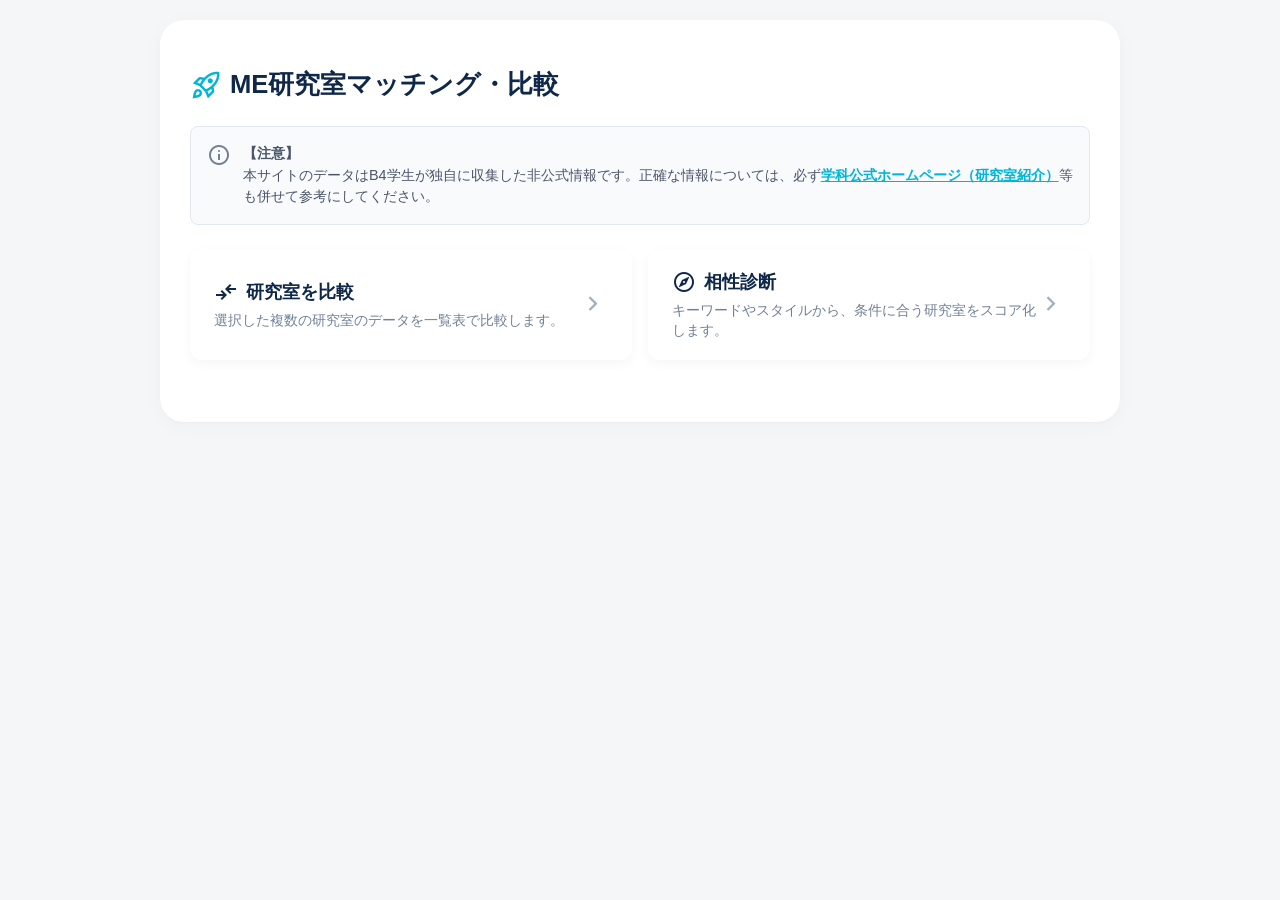
==== index.html @ e569dd51 "Add files via upload" ====
<!DOCTYPE html>
<html lang="ja">
<head>
    <meta charset="UTF-8">
    <meta name="viewport" content="width=device-width, initial-scale=1.0">
    <title>ME研究室マッチング</title>
    <link rel="stylesheet" href="style.css">
    <link rel="stylesheet" href="https://fonts.googleapis.com/css2?family=Material+Symbols+Outlined:opsz,wght,FILL,GRAD@24,300,0,0" />
    <style>
        h1 { display: flex; align-items: center; gap: 8px; font-size: 1.6rem; margin-bottom: 24px; color: #0f284a; }
        .main-menu { display: flex; flex-direction: column; gap: 16px; margin: 0 0 32px 0; }
        
        a.menu-button, a.menu-button:hover, a.menu-button:active, a.menu-button:visited { text-decoration: none !important; }

        .menu-button {
            display: flex; align-items: center; justify-content: space-between;
            background: #ffffff; border: none; border-radius: 12px; padding: 20px 24px;
            color: #4a5568; box-shadow: 0 4px 12px rgba(0,0,0,0.04);
            position: relative; overflow: hidden; text-align: left; width: 100%; box-sizing: border-box;
            transition: transform 0.2s cubic-bezier(0.4, 0, 0.2, 1), box-shadow 0.2s ease;
        }
        .menu-button:hover { transform: translateY(-2px); box-shadow: 0 6px 16px rgba(0,0,0,0.06); }
        .menu-button:active { transform: scale(0.98); box-shadow: 0 2px 8px rgba(0,0,0,0.04); }
        .menu-text h2 { color: #0f284a; margin: 0 0 6px 0; font-size: 1.15rem; display: flex; align-items: center; gap: 8px; text-decoration: none !important; }
        .menu-text p { margin: 0; font-size: 0.9rem; color: #718096; line-height: 1.4; text-decoration: none !important; }
        .menu-button .arrow { color: #a0aec0; font-size: 1.8rem; text-decoration: none !important; }

        @media (min-width: 600px) { .main-menu { flex-direction: row; } .menu-button { flex: 1; } }

        .info-box {
            background-color: #f8fafc; border: 1px solid #e2e8f0;
            padding: 16px; border-radius: 8px; color: #4a5568; font-size: 0.9rem;
            display: flex; gap: 12px; margin-bottom: 24px; line-height: 1.5;
        }
        .info-box .material-symbols-outlined { color: #718096; }

        .selection-box { background-color: #f4f6f8; padding: 20px; border-radius: 12px; margin-bottom: 24px; }
        .box-title { margin-top: 0; font-weight: bold; color: #0f284a; display: flex; align-items: center; gap: 8px; margin-bottom: 16px; }
        .box-title .material-symbols-outlined { color: #00b5d8; }

        .custom-radio {
            cursor: pointer; display: block; background: #ffffff; padding: 16px; border-radius: 10px;
            box-shadow: 0 2px 6px rgba(0,0,0,0.02); transition: transform 0.2s cubic-bezier(0.4, 0, 0.2, 1), box-shadow 0.2s ease, background-color 0.2s ease;
            position: relative; overflow: hidden;
        }
        .custom-radio:hover { transform: translateY(-2px); box-shadow: 0 4px 10px rgba(0,0,0,0.04); }
        .custom-radio:active { transform: scale(0.98); }
        .custom-radio input[type="radio"] { display: none; }
        .radio-content { display: flex; align-items: flex-start; gap: 12px; color: #4a5568; }
        .radio-content .icon { color: #a0aec0; transition: color 0.2s ease; }
        
        .custom-radio:has(input:checked) { background-color: #e0f7fa; box-shadow: 0 4px 10px rgba(0, 181, 216, 0.15); }
        .custom-radio:has(input:checked) .icon { color: #00b5d8; }
        .custom-radio strong { color: #0f284a; font-size: 1.05rem; display: block; margin-bottom: 2px; }
        .custom-radio span.desc { font-size: 0.85rem; color: #718096; }

        .tips-box { background-color: #f4f6f8; padding: 16px; border-radius: 8px; font-size: 0.9rem; margin-bottom: 20px; display: flex; gap: 12px; align-items: center; color: #4a5568;}
        .tips-box .material-symbols-outlined { color: #00b5d8; }
    </style>
</head>
<body>
    <div class="container">
        <h1>
            <span class="material-symbols-outlined" style="font-size: 2rem; color: #00b5d8;">rocket_launch</span>
            <span>ME研究室マッチング・比較</span>
        </h1>
        
        <div class="info-box">
            <span class="material-symbols-outlined">info</span>
            <div>
                <strong>【注意】</strong><br>
                本サイトのデータはB4学生が独自に収集した非公式情報です。正確な情報については、必ず<a href="https://www.rs.tus.ac.jp/me/laboratory.html" target="_blank" style="color: #00b5d8; text-decoration: underline; font-weight: bold;">学科公式ホームページ（研究室紹介）</a>等も併せて参考にしてください。
            </div>
        </div>

        <div class="main-menu" id="main-menu">
            <a href="compare.html" class="menu-button">
                <div class="menu-text">
                    <h2><span class="material-symbols-outlined">compare_arrows</span> 研究室を比較</h2>
                    <p>選択した複数の研究室のデータを一覧表で比較します。</p>
                </div>
                <span class="material-symbols-outlined arrow">chevron_right</span>
            </a>
            
            <button class="menu-button" id="btn-diagnose">
                <div class="menu-text">
                    <h2><span class="material-symbols-outlined">explore</span> 相性診断</h2>
                    <p>キーワードやスタイルから、条件に合う研究室をスコア化します。</p>
                </div>
                <span class="material-symbols-outlined arrow">chevron_right</span>
            </button>
        </div>

        <div id="diag-selection-area" style="display: none;">
            <div class="selection-box">
                <p class="box-title"><span class="material-symbols-outlined">tune</span> 診断方法</p>
                <div style="display: flex; flex-direction: column; gap: 12px;">
                    <label class="custom-radio">
                        <input type="radio" name="diag-mode" value="keyword">
                        <div class="radio-content">
                            <span class="material-symbols-outlined icon">search</span>
                            <div>
                                <strong>キーワードで診断</strong>
                                <span class="desc">具体的な研究テーマや使用ツールから探す</span>
                            </div>
                        </div>
                    </label>
                    <label class="custom-radio">
                        <input type="radio" name="diag-mode" value="style">
                        <div class="radio-content">
                            <span class="material-symbols-outlined icon">psychology</span>
                            <div>
                                <strong>スタイルで診断</strong>
                                <span class="desc">研究室の環境や指導方針から探す</span>
                            </div>
                        </div>
                    </label>
                </div>
            </div>
        </div>
        
        <div id="form-area" style="display: none;">
            <div id="keywords-container" style="display: none;">
                <div class="tips-box">
                    <span class="material-symbols-outlined">check_box</span>
                    <div>関心のあるキーワードをすべて選択してください。</div>
                </div>
            </div>

            <div id="styles-container" style="display: none;">
                <div class="tips-box">
                    <span class="material-symbols-outlined">check_box</span>
                    <div>希望する環境を選択してください。こだわりのない項目は「指定しない」で構いません。</div>
                </div>
            </div>

            <button id="diagnose-btn" style="margin-top: 20px; display: inline-flex; align-items: center; justify-content: center; gap: 8px; width: 100%; padding: 16px; background-color: #dd6b20; color: #ffffff; border: none; border-radius: 12px; font-size: 1.15rem; font-weight: bold; cursor: pointer; box-shadow: 0 4px 12px rgba(221, 107, 32, 0.2);">
                <span class="material-symbols-outlined">check_circle</span> 診断を実行
            </button>
        </div>
        
        <div id="results-container"></div>
    </div>
    
    <script src="script.js"></script>
</body>
</html>
---- style.css ----
/* =========================================
   ベース設定（バウンス排除とネイティブ感）
   ========================================= */
body {
    font-family: 'Helvetica Neue', Arial, sans-serif;
    background-color: #f4f6f8; /* クールグレー */
    color: #4a5568; /* チタン・グレー */
    padding: 20px;
    margin: 0;
    overscroll-behavior-y: none; /* スクロール端のバウンスを排除 */
    -webkit-font-smoothing: antialiased; /* フォントを滑らかに */
    -webkit-tap-highlight-color: transparent; /* タップ時の青いハイライトを消去 */
}

/* =========================================
   コンテナとレイアウト
   ========================================= */
.container, .compare-container {
    max-width: 900px;
    margin: 0 auto;
    background: #ffffff; /* 純白 */
    padding: 30px;
    border-radius: 24px; /* ネイティブアプリらしい丸み */
    box-shadow: 0 4px 20px rgba(0, 0, 0, 0.03), 0 1px 3px rgba(0, 0, 0, 0.02); /* 極薄のシャドウで浮遊感 */
    border: none;
}

h1, h2, h3 {
    color: #0f284a; /* ディープ・ネイビーブルー */
    font-weight: 700;
}

/* スクロール領域の滑らかさ設定 */
.table-wrapper, .scroll-area {
    -webkit-overflow-scrolling: touch; /* 慣性スクロール */
    overflow-y: auto;
}

/* =========================================
   インタラクション要素（ボタン・ラベル）
   ========================================= */
button, .menu-button, .kw-label, .add-btn, .remove-btn {
    position: relative;
    overflow: hidden; /* リップルエフェクト用 */
    transition: transform 0.15s cubic-bezier(0.4, 0, 0.2, 1), box-shadow 0.15s ease;
    will-change: transform; /* GPU最適化 */
}

/* マイクロインタラクション：沈み込み */
button:active, .menu-button:active, .kw-label:active, .add-btn:active {
    transform: scale(0.96);
}

/* メインボタン（クリア・オレンジ） */
#diagnose-btn, button[type="submit"] {
    display: block;
    width: 100%;
    padding: 16px;
    background-color: #dd6b20; /* クリア・オレンジ */
    color: #ffffff;
    border: none;
    border-radius: 12px;
    font-size: 1.15rem;
    font-weight: bold;
    cursor: pointer;
    box-shadow: 0 4px 12px rgba(221, 107, 32, 0.2);
}

#diagnose-btn:hover, button[type="submit"]:hover {
    background-color: #c05616;
    box-shadow: 0 6px 16px rgba(221, 107, 32, 0.3);
}

/* キーワードラベル（チタン・グレー＆シアン） */
.kw-label {
    background: #f4f6f8;
    border: 1px solid transparent; /* 枠線排除 */
    padding: 10px 18px;
    border-radius: 30px;
    cursor: pointer;
    font-size: 0.9rem;
    color: #4a5568;
    display: inline-flex;
    align-items: center;
    box-shadow: 0 2px 6px rgba(0,0,0,0.03);
}

/* チェック時の楽観的UIフィードバック */
.kw-label:has(input:checked) {
    background-color: #e0f7fa; /* 極薄いシアン */
    color: #00838f;
    box-shadow: 0 2px 8px rgba(0, 181, 216, 0.15);
}

.kw-label input {
    display: none; /* ネイティブアプリ感を出すためデフォルトのチェックボックスを隠す */
}

/* =========================================
   カードUI（結果表示）
   ========================================= */
.result-card, details {
    background: #ffffff;
    border: none !important; /* 既存の直書きボーダーを強制排除 */
    border-radius: 16px !important;
    padding: 20px;
    margin-top: 20px;
    box-shadow: 0 4px 16px rgba(0,0,0,0.04) !important;
    transition: transform 0.3s ease, opacity 0.3s ease;
}

/* 展開時のアニメーション最適化 */
details[open] summary ~ * {
    animation: fade-in-down 0.3s cubic-bezier(0.4, 0, 0.2, 1) forwards;
}

@keyframes fade-in-down {
    0% { opacity: 0; transform: translateY(-10px); }
    100% { opacity: 1; transform: translateY(0); }
}

/* =========================================
   リップルエフェクト（波紋アニメーション）
   ========================================= */
.ripple {
    position: absolute;
    border-radius: 50%;
    transform: scale(0);
    animation: ripple-animation 0.5s linear;
    background-color: rgba(255, 255, 255, 0.4);
    pointer-events: none; /* クリックを阻害しない */
}

/* 暗い背景やグレーのボタン用 */
.kw-label .ripple { background-color: rgba(0, 0, 0, 0.05); }

@keyframes ripple-animation {
    to { transform: scale(4); opacity: 0; }
}
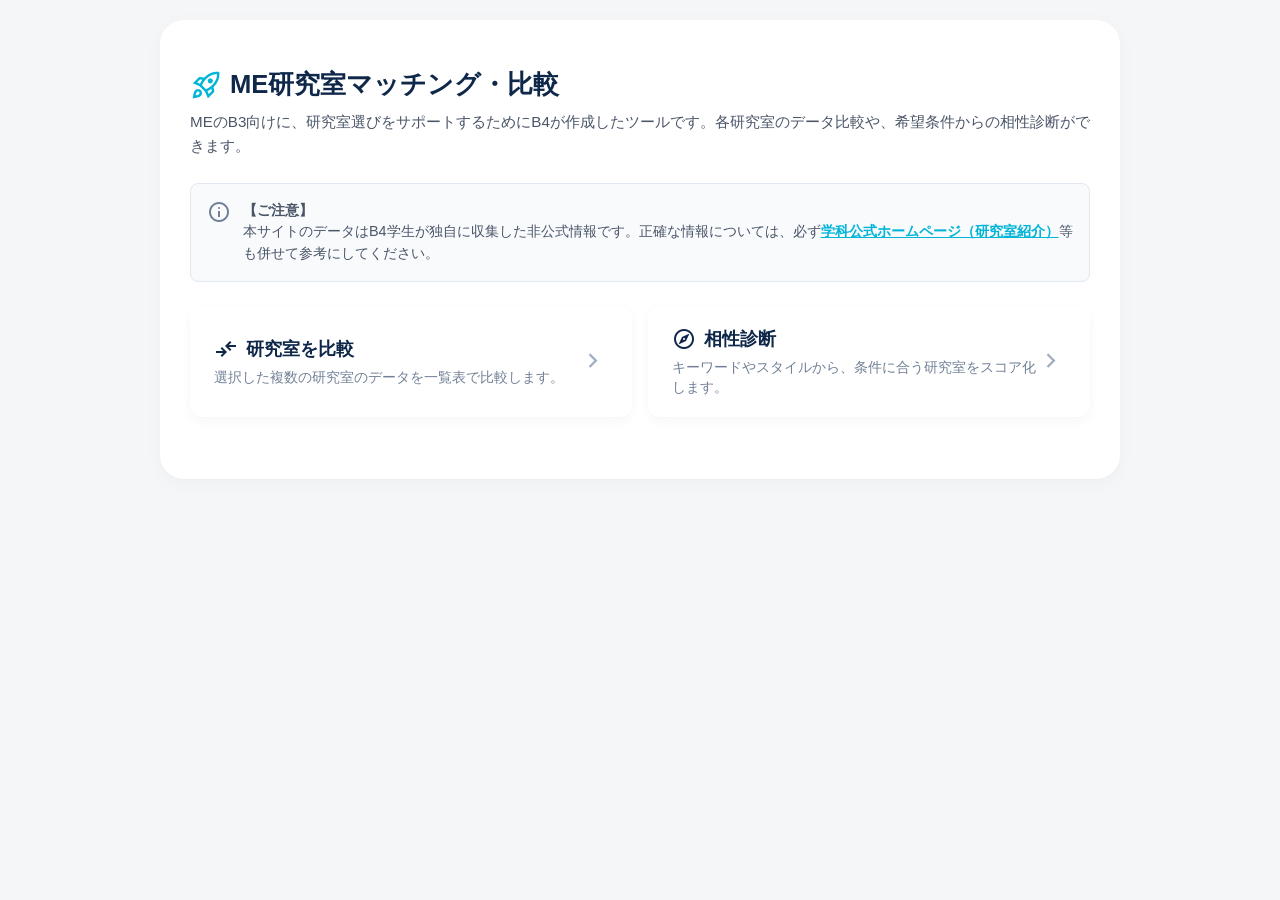
==== commit 2c88c3d1: "Add files via upload" ====
--- a/index.html
+++ b/index.html
@@ -7,7 +7,7 @@
     <link rel="stylesheet" href="style.css">
     <link rel="stylesheet" href="https://fonts.googleapis.com/css2?family=Material+Symbols+Outlined:opsz,wght,FILL,GRAD@24,300,0,0" />
     <style>
-        h1 { display: flex; align-items: center; gap: 8px; font-size: 1.6rem; margin-bottom: 24px; color: #0f284a; }
+        h1 { display: flex; align-items: center; gap: 8px; font-size: 1.6rem; margin-bottom: 8px; color: #0f284a; }
         .main-menu { display: flex; flex-direction: column; gap: 16px; margin: 0 0 32px 0; }
         
         a.menu-button, a.menu-button:hover, a.menu-button:active, a.menu-button:visited { text-decoration: none !important; }
@@ -65,10 +65,15 @@
             <span>ME研究室マッチング・比較</span>
         </h1>
         
+        <!-- 追加したサイトの説明文 -->
+        <p style="color: #4a5568; font-size: 0.95rem; line-height: 1.6; margin-top: 0; margin-bottom: 24px;">
+            MEのB3向けに、研究室選びをサポートするためにB4が作成したツールです。各研究室のデータ比較や、希望条件からの相性診断ができます。
+        </p>
+
         <div class="info-box">
             <span class="material-symbols-outlined">info</span>
             <div>
-                <strong>【注意】</strong><br>
+                <strong>【ご注意】</strong><br>
                 本サイトのデータはB4学生が独自に収集した非公式情報です。正確な情報については、必ず<a href="https://www.rs.tus.ac.jp/me/laboratory.html" target="_blank" style="color: #00b5d8; text-decoration: underline; font-weight: bold;">学科公式ホームページ（研究室紹介）</a>等も併せて参考にしてください。
             </div>
         </div>
@@ -123,7 +128,7 @@
             <div id="keywords-container" style="display: none;">
                 <div class="tips-box">
                     <span class="material-symbols-outlined">check_box</span>
-                    <div>関心のあるキーワードをすべて選択してください。</div>
+                    <div>関心のあるキーワードをすべて選択してください。難しい単語も多く含まれますが，まずは直感的に気になったものや、知っている単語をチェックしてみてください。</div>
                 </div>
             </div>
 
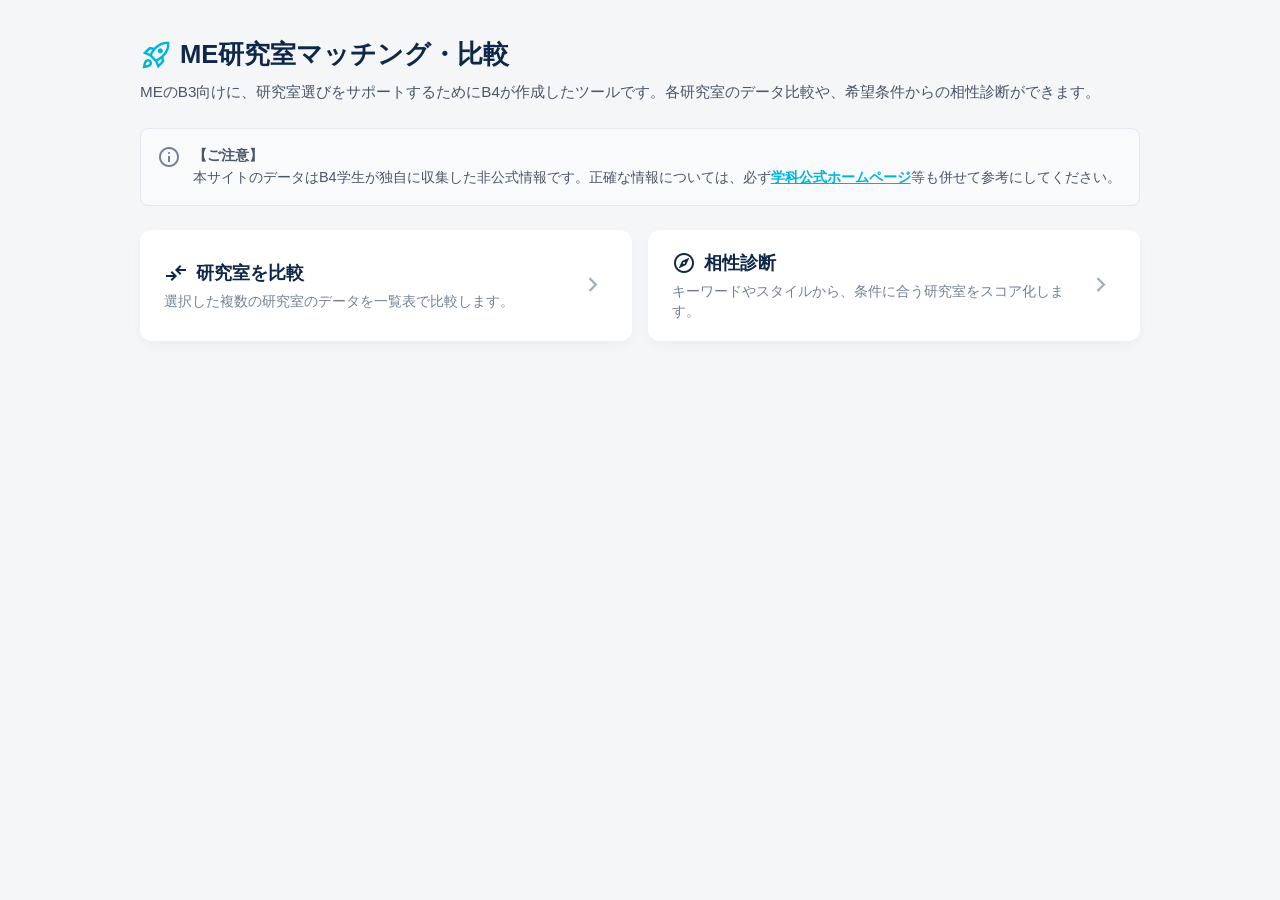
==== commit 4be1c1d5: "Add files via upload" ====
--- a/index.html
+++ b/index.html
@@ -74,7 +74,7 @@
             <span class="material-symbols-outlined">info</span>
             <div>
                 <strong>【ご注意】</strong><br>
-                本サイトのデータはB4学生が独自に収集した非公式情報です。正確な情報については、必ず<a href="https://www.rs.tus.ac.jp/me/laboratory.html" target="_blank" style="color: #00b5d8; text-decoration: underline; font-weight: bold;">学科公式ホームページ（研究室紹介）</a>等も併せて参考にしてください。
+                本サイトのデータはB4学生が独自に収集した非公式情報です。正確な情報については、必ず<a href="https://www.rs.tus.ac.jp/me/laboratory.html" target="_blank" style="color: #00b5d8; text-decoration: underline; font-weight: bold;">学科公式ホームページ</a>等も併せて参考にしてください。
             </div>
         </div>
 
--- a/style.css
+++ b/style.css
@@ -5,34 +5,29 @@
     font-family: 'Helvetica Neue', Arial, sans-serif;
     background-color: #f4f6f8; /* クールグレー */
     color: #4a5568; /* チタン・グレー */
-    padding: 20px;
+    padding: 10px; /* ★スマホでも画面幅をフル活用できるように余白を削減 */
     margin: 0;
     overscroll-behavior-y: none; /* スクロール端のバウンスを排除 */
-    -webkit-font-smoothing: antialiased; /* フォントを滑らかに */
-    -webkit-tap-highlight-color: transparent; /* タップ時の青いハイライトを消去 */
+    -webkit-font-smoothing: antialiased;
+    -webkit-tap-highlight-color: transparent;
 }
 
 /* =========================================
    コンテナとレイアウト
    ========================================= */
 .container, .compare-container {
-    max-width: 900px;
+    max-width: 1000px; /* ★幅を広く（旧900px） */
     margin: 0 auto;
-    background: #ffffff; /* 純白 */
-    padding: 30px;
-    border-radius: 24px; /* ネイティブアプリらしい丸み */
-    box-shadow: 0 4px 20px rgba(0, 0, 0, 0.03), 0 1px 3px rgba(0, 0, 0, 0.02); /* 極薄のシャドウで浮遊感 */
+    background: transparent; /* ★一番外側の白枠を完全に撤廃 */
+    padding: 10px 0 40px 0; /* ★内側の余白を消して画面幅を広く使う */
+    border-radius: 0; 
+    box-shadow: none; 
     border: none;
-}
-
-h1, h2, h3 {
-    color: #0f284a; /* ディープ・ネイビーブルー */
-    font-weight: 700;
 }
 
 /* スクロール領域の滑らかさ設定 */
 .table-wrapper, .scroll-area {
-    -webkit-overflow-scrolling: touch; /* 慣性スクロール */
+    -webkit-overflow-scrolling: touch;
     overflow-y: auto;
 }
 
@@ -41,9 +36,9 @@
    ========================================= */
 button, .menu-button, .kw-label, .add-btn, .remove-btn {
     position: relative;
-    overflow: hidden; /* リップルエフェクト用 */
+    overflow: hidden;
     transition: transform 0.15s cubic-bezier(0.4, 0, 0.2, 1), box-shadow 0.15s ease;
-    will-change: transform; /* GPU最適化 */
+    will-change: transform;
 }
 
 /* マイクロインタラクション：沈み込み */
@@ -56,7 +51,7 @@
     display: block;
     width: 100%;
     padding: 16px;
-    background-color: #dd6b20; /* クリア・オレンジ */
+    background-color: #dd6b20;
     color: #ffffff;
     border: none;
     border-radius: 12px;
@@ -74,7 +69,7 @@
 /* キーワードラベル（チタン・グレー＆シアン） */
 .kw-label {
     background: #f4f6f8;
-    border: 1px solid transparent; /* 枠線排除 */
+    border: 1px solid transparent;
     padding: 10px 18px;
     border-radius: 30px;
     cursor: pointer;
@@ -85,15 +80,14 @@
     box-shadow: 0 2px 6px rgba(0,0,0,0.03);
 }
 
-/* チェック時の楽観的UIフィードバック */
 .kw-label:has(input:checked) {
-    background-color: #e0f7fa; /* 極薄いシアン */
+    background-color: #e0f7fa;
     color: #00838f;
     box-shadow: 0 2px 8px rgba(0, 181, 216, 0.15);
 }
 
 .kw-label input {
-    display: none; /* ネイティブアプリ感を出すためデフォルトのチェックボックスを隠す */
+    display: none;
 }
 
 /* =========================================
@@ -101,7 +95,7 @@
    ========================================= */
 .result-card, details {
     background: #ffffff;
-    border: none !important; /* 既存の直書きボーダーを強制排除 */
+    border: none !important;
     border-radius: 16px !important;
     padding: 20px;
     margin-top: 20px;
@@ -109,7 +103,6 @@
     transition: transform 0.3s ease, opacity 0.3s ease;
 }
 
-/* 展開時のアニメーション最適化 */
 details[open] summary ~ * {
     animation: fade-in-down 0.3s cubic-bezier(0.4, 0, 0.2, 1) forwards;
 }
@@ -128,10 +121,9 @@
     transform: scale(0);
     animation: ripple-animation 0.5s linear;
     background-color: rgba(255, 255, 255, 0.4);
-    pointer-events: none; /* クリックを阻害しない */
+    pointer-events: none;
 }
 
-/* 暗い背景やグレーのボタン用 */
 .kw-label .ripple { background-color: rgba(0, 0, 0, 0.05); }
 
 @keyframes ripple-animation {
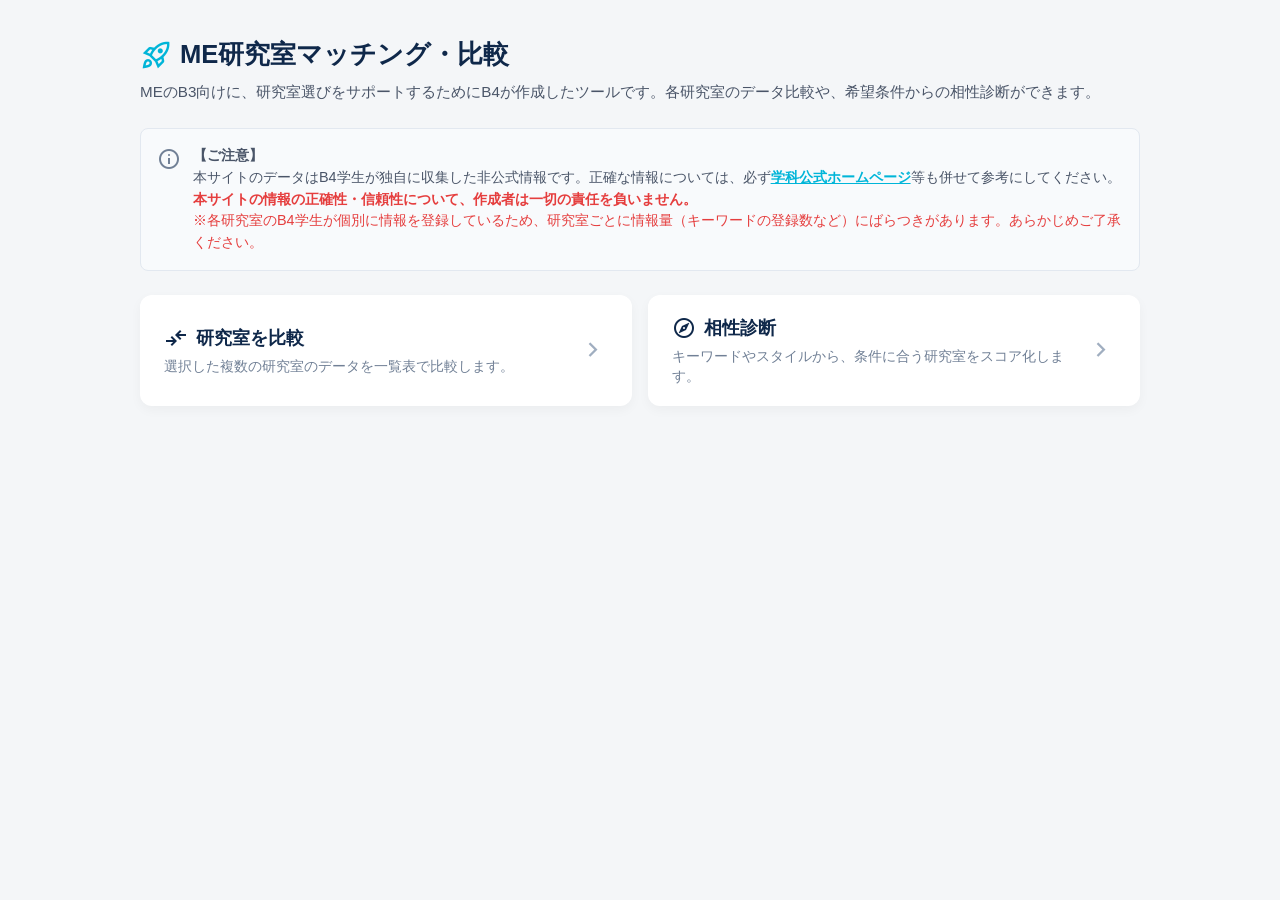
==== commit 87597940: "Add files via upload" ====
--- a/index.html
+++ b/index.html
@@ -30,9 +30,9 @@
         .info-box {
             background-color: #f8fafc; border: 1px solid #e2e8f0;
             padding: 16px; border-radius: 8px; color: #4a5568; font-size: 0.9rem;
-            display: flex; gap: 12px; margin-bottom: 24px; line-height: 1.5;
+            display: flex; align-items: flex-start; gap: 12px; margin-bottom: 24px; line-height: 1.5;
         }
-        .info-box .material-symbols-outlined { color: #718096; }
+        .info-box .material-symbols-outlined { color: #718096; margin-top: 2px; }
 
         .selection-box { background-color: #f4f6f8; padding: 20px; border-radius: 12px; margin-bottom: 24px; }
         .box-title { margin-top: 0; font-weight: bold; color: #0f284a; display: flex; align-items: center; gap: 8px; margin-bottom: 16px; }
@@ -65,7 +65,6 @@
             <span>ME研究室マッチング・比較</span>
         </h1>
         
-        <!-- 追加したサイトの説明文 -->
         <p style="color: #4a5568; font-size: 0.95rem; line-height: 1.6; margin-top: 0; margin-bottom: 24px;">
             MEのB3向けに、研究室選びをサポートするためにB4が作成したツールです。各研究室のデータ比較や、希望条件からの相性診断ができます。
         </p>
@@ -74,7 +73,9 @@
             <span class="material-symbols-outlined">info</span>
             <div>
                 <strong>【ご注意】</strong><br>
-                本サイトのデータはB4学生が独自に収集した非公式情報です。正確な情報については、必ず<a href="https://www.rs.tus.ac.jp/me/laboratory.html" target="_blank" style="color: #00b5d8; text-decoration: underline; font-weight: bold;">学科公式ホームページ</a>等も併せて参考にしてください。
+                本サイトのデータはB4学生が独自に収集した非公式情報です。正確な情報については、必ず<a href="https://www.rs.tus.ac.jp/me/laboratory.html" target="_blank" style="color: #00b5d8; text-decoration: underline; font-weight: bold;">学科公式ホームページ</a>等も併せて参考にしてください。<br>
+                <span style="color: #e53e3e; font-weight: bold;">本サイトの情報の正確性・信頼性について、作成者は一切の責任を負いません。</span><br>
+                <span style="color: #e53e3e;">※各研究室のB4学生が個別に情報を登録しているため、研究室ごとに情報量（キーワードの登録数など）にばらつきがあります。あらかじめご了承ください。</span>
             </div>
         </div>
 
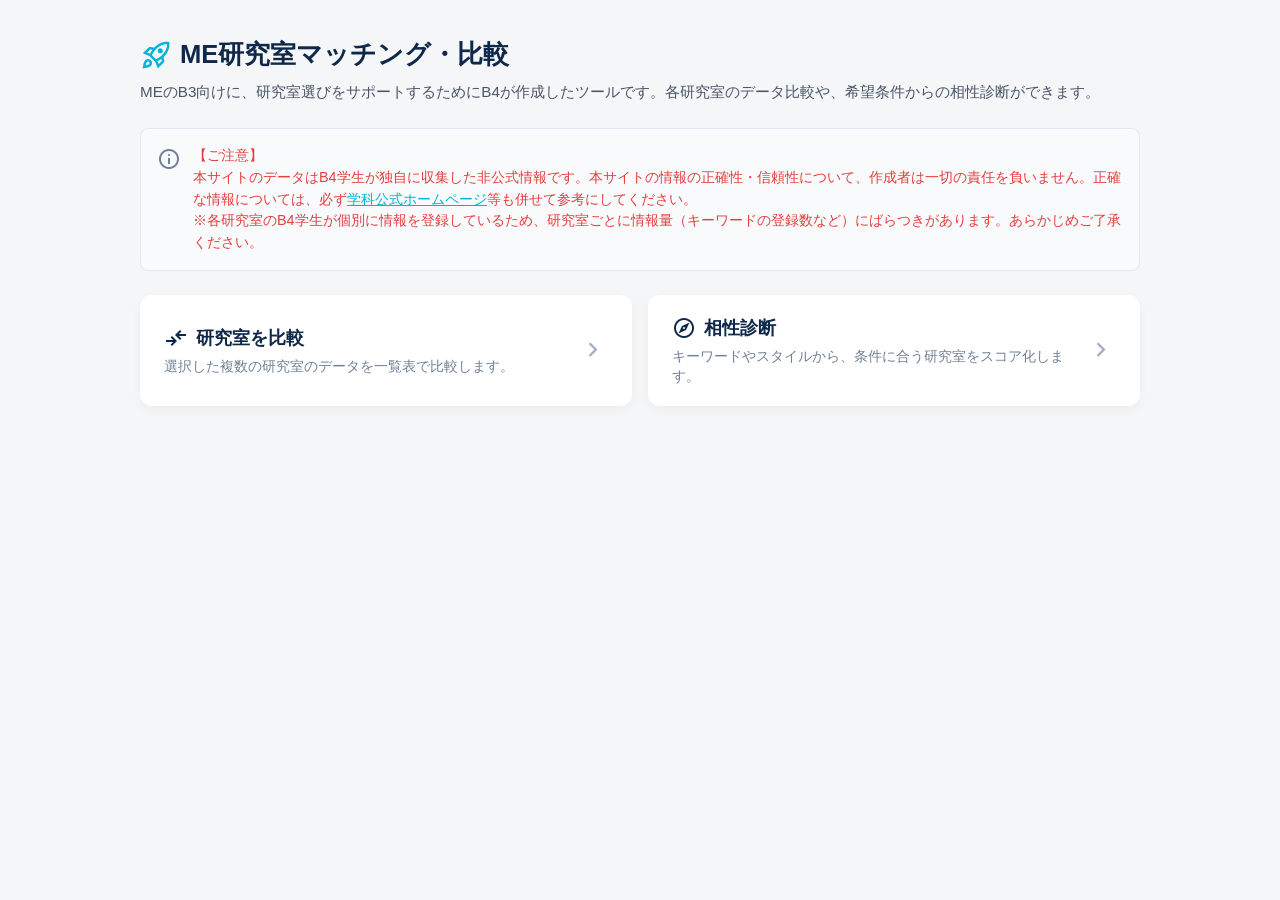
==== commit e728f6b4: "Add files via upload" ====
--- a/index.html
+++ b/index.html
@@ -71,11 +71,10 @@
 
         <div class="info-box">
             <span class="material-symbols-outlined">info</span>
-            <div>
-                <strong>【ご注意】</strong><br>
-                本サイトのデータはB4学生が独自に収集した非公式情報です。正確な情報については、必ず<a href="https://www.rs.tus.ac.jp/me/laboratory.html" target="_blank" style="color: #00b5d8; text-decoration: underline; font-weight: bold;">学科公式ホームページ</a>等も併せて参考にしてください。<br>
-                <span style="color: #e53e3e; font-weight: bold;">本サイトの情報の正確性・信頼性について、作成者は一切の責任を負いません。</span><br>
-                <span style="color: #e53e3e;">※各研究室のB4学生が個別に情報を登録しているため、研究室ごとに情報量（キーワードの登録数など）にばらつきがあります。あらかじめご了承ください。</span>
+            <div style="color: #e53e3e;">
+                【ご注意】<br>
+                本サイトのデータはB4学生が独自に収集した非公式情報です。本サイトの情報の正確性・信頼性について、作成者は一切の責任を負いません。正確な情報については、必ず<a href="https://www.rs.tus.ac.jp/me/laboratory.html" target="_blank" style="color: #00b5d8; text-decoration: underline;">学科公式ホームページ</a>等も併せて参考にしてください。<br>
+                ※各研究室のB4学生が個別に情報を登録しているため、研究室ごとに情報量（キーワードの登録数など）にばらつきがあります。あらかじめご了承ください。
             </div>
         </div>
 
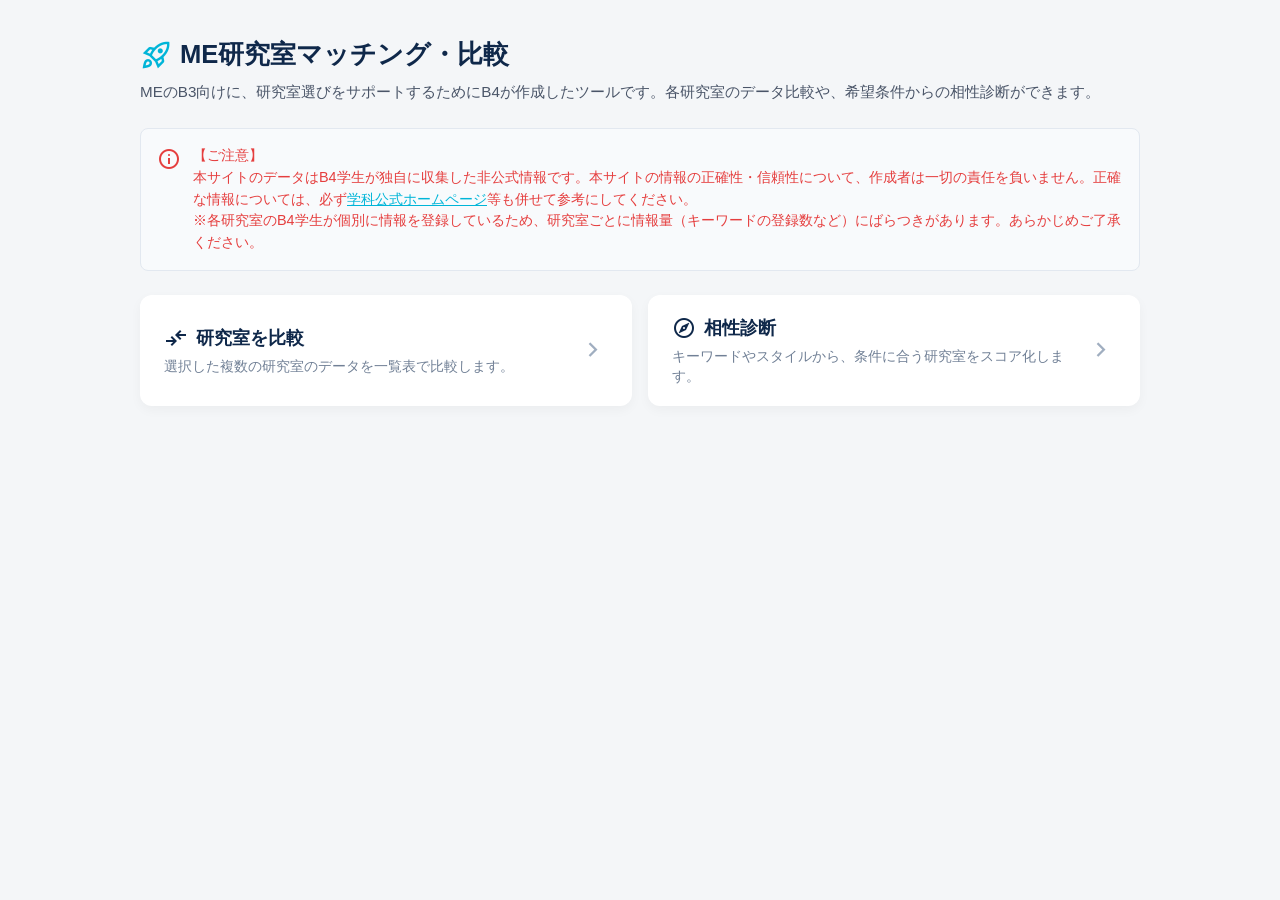
==== commit 78e2c0c6: "Add files via upload" ====
--- a/index.html
+++ b/index.html
@@ -29,10 +29,10 @@
 
         .info-box {
             background-color: #f8fafc; border: 1px solid #e2e8f0;
-            padding: 16px; border-radius: 8px; color: #4a5568; font-size: 0.9rem;
+            padding: 16px; border-radius: 8px; color: #e53e3e; font-size: 0.9rem;
             display: flex; align-items: flex-start; gap: 12px; margin-bottom: 24px; line-height: 1.5;
         }
-        .info-box .material-symbols-outlined { color: #718096; margin-top: 2px; }
+        .info-box .material-symbols-outlined { color: #e53e3e; margin-top: 2px; }
 
         .selection-box { background-color: #f4f6f8; padding: 20px; border-radius: 12px; margin-bottom: 24px; }
         .box-title { margin-top: 0; font-weight: bold; color: #0f284a; display: flex; align-items: center; gap: 8px; margin-bottom: 16px; }
@@ -61,7 +61,7 @@
 <body>
     <div class="container">
         <h1>
-            <span class="material-symbols-outlined" style="font-size: 2rem; color: #00b5d8;">rocket_launch</span>
+            <span id="rocket-icon" class="material-symbols-outlined" style="font-size: 2rem; color: #00b5d8; cursor: pointer;" title="極秘ミッションへ">rocket_launch</span>
             <span>ME研究室マッチング・比較</span>
         </h1>
         
@@ -71,7 +71,7 @@
 
         <div class="info-box">
             <span class="material-symbols-outlined">info</span>
-            <div style="color: #e53e3e;">
+            <div>
                 【ご注意】<br>
                 本サイトのデータはB4学生が独自に収集した非公式情報です。本サイトの情報の正確性・信頼性について、作成者は一切の責任を負いません。正確な情報については、必ず<a href="https://www.rs.tus.ac.jp/me/laboratory.html" target="_blank" style="color: #00b5d8; text-decoration: underline;">学科公式ホームページ</a>等も併せて参考にしてください。<br>
                 ※各研究室のB4学生が個別に情報を登録しているため、研究室ごとに情報量（キーワードの登録数など）にばらつきがあります。あらかじめご了承ください。
@@ -147,6 +147,8 @@
         <div id="results-container"></div>
     </div>
     
+    <!-- ★ ロケットゲーム用のプログラムをここで読み込み -->
+    <script src="rocket-game.js"></script>
     <script src="script.js"></script>
 </body>
 </html>
